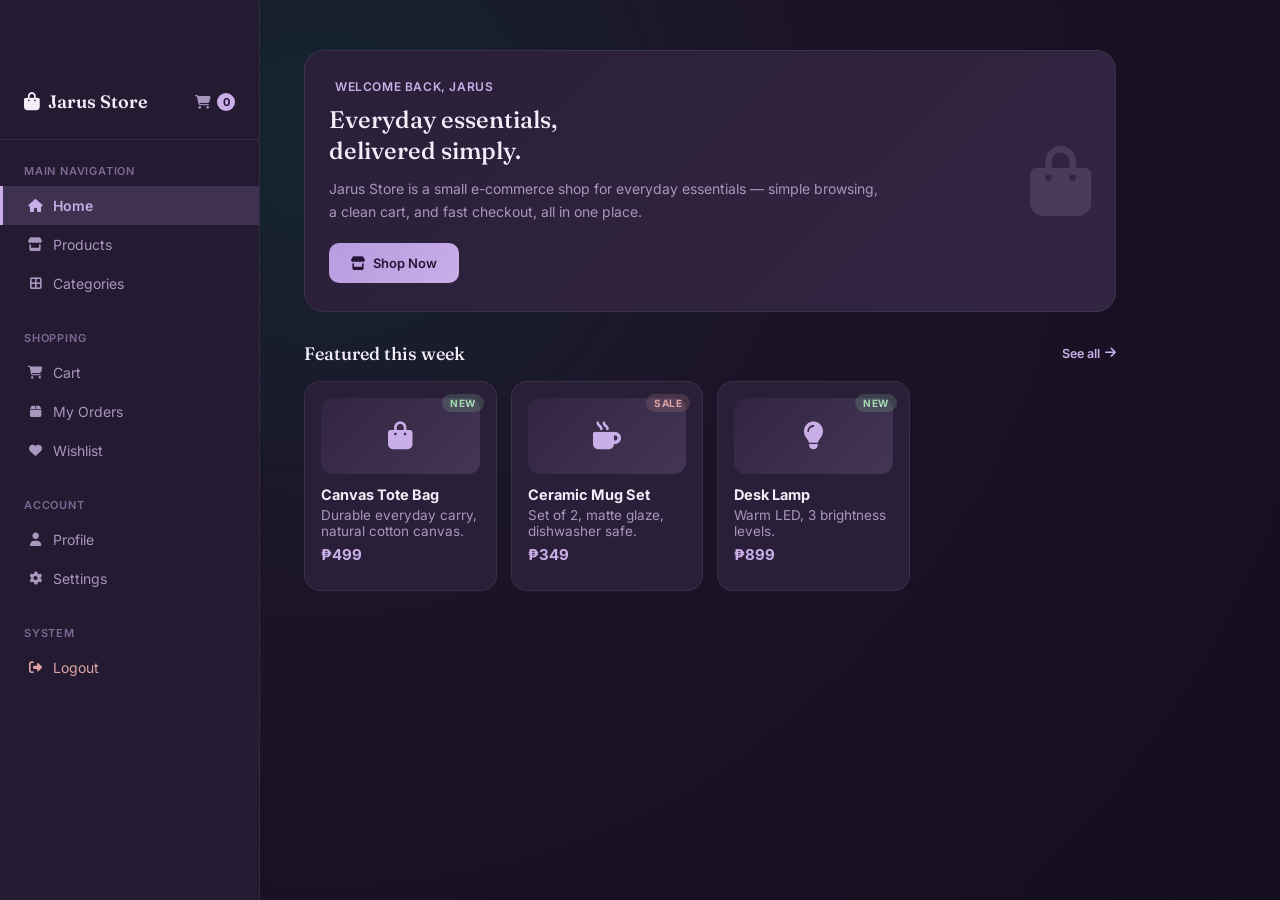
==== side-menu.html @ 00cd5a9a "Add files via upload" ====
<!DOCTYPE html>
<html lang="en">
<head>
<meta charset="UTF-8">
<meta name="viewport" content="width=device-width, initial-scale=1.0">
<title>Jarus Store</title>
<link rel="preconnect" href="https://fonts.googleapis.com">
<link href="https://fonts.googleapis.com/css2?family=Fraunces:opsz,wght@9..144,500;9..144,600&family=Inter:wght@400;500;600;700&display=swap" rel="stylesheet">
<link rel="stylesheet" href="https://cdnjs.cloudflare.com/ajax/libs/font-awesome/6.5.1/css/all.min.css">
<link rel="stylesheet" href="side-menu.css">
</head>
<body>

  <!-- Mobile top bar -->
  <header class="topbar">
    <button class="menu-toggle" id="menuToggle" aria-label="Open menu">
      <span></span><span></span><span></span>
    </button>
    <div class="topbar-brand"><i class="fa-solid fa-bag-shopping"></i> Jarus Store</div>
    <button class="topbar-cart" id="topbarCartBtn" aria-label="Open cart">
      <i class="fa-solid fa-cart-shopping"></i>
      <span class="cart-badge" id="cartBadgeMobile">0</span>
    </button>
  </header>

  <div class="overlay" id="overlay"></div>

  <!-- Side menu bar container -->
  <aside class="sidebar" id="sidebar">

    <div class="store-name">
      <span class="brand"><i class="fa-solid fa-bag-shopping"></i> Jarus Store</span>
      <span class="cart-badge-wrap">
        <i class="fa-solid fa-cart-shopping"></i>
        <span class="cart-badge" id="cartBadge">0</span>
      </span>
    </div>

    <nav class="menu">

      <div class="menu-group">
        <p class="group-title">Main Navigation</p>
        <a href="#" class="menu-item active" data-page="home"><i class="fa-solid fa-house"></i> Home</a>
        <a href="#" class="menu-item" data-page="products"><i class="fa-solid fa-store"></i> Products</a>
        <a href="#" class="menu-item" data-page="categories"><i class="fa-solid fa-border-all"></i> Categories</a>
      </div>

      <div class="menu-group">
        <p class="group-title">Shopping</p>
        <a href="#" class="menu-item" data-page="cart"><i class="fa-solid fa-cart-shopping"></i> Cart</a>
        <a href="#" class="menu-item" data-page="orders"><i class="fa-solid fa-box"></i> My Orders</a>
        <a href="#" class="menu-item" data-page="wishlist"><i class="fa-solid fa-heart"></i> Wishlist</a>
      </div>

      <div class="menu-group">
        <p class="group-title">Account</p>
        <a href="#" class="menu-item" data-page="profile"><i class="fa-solid fa-user"></i> Profile</a>
        <a href="#" class="menu-item" data-page="settings"><i class="fa-solid fa-gear"></i> Settings</a>
      </div>

      <div class="menu-group">
        <p class="group-title">System</p>
        <a href="#" class="menu-item logout-link" id="logoutBtn" data-page="logout"><i class="fa-solid fa-right-from-bracket"></i> Logout</a>
      </div>

    </nav>
  </aside>

  <!-- Main content area -->
  <main class="main-content">

    <!-- HOME -->
    <section class="page active" id="page-home">
      <div class="hero">
        <div class="hero-text">
          <p class="eyebrow"><i class="fa-solid fa-sparkles"></i> Welcome back, Jarus</p>
          <h1>Everyday essentials,<br>delivered simply.</h1>
          <p class="lead">Jarus Store is a small e-commerce shop for everyday essentials — simple browsing, a clean cart, and fast checkout, all in one place.</p>
          <button class="btn btn-primary hero-cta" data-goto="products"><i class="fa-solid fa-store"></i> Shop Now</button>
        </div>
        <div class="hero-icon"><i class="fa-solid fa-bag-shopping"></i></div>
      </div>

      <div class="section-head">
        <h2 class="section-heading">Featured this week</h2>
        <a href="#" class="see-all" data-goto="products">See all <i class="fa-solid fa-arrow-right"></i></a>
      </div>
      <div class="card-grid">
        <div class="card feature-card">
          <span class="badge badge-new">New</span>
          <div class="product-thumb thumb-tote"><i class="fa-solid fa-bag-shopping"></i></div>
          <h3>Canvas Tote Bag</h3>
          <p class="muted">Durable everyday carry, natural cotton canvas.</p>
          <p class="price">₱499</p>
        </div>
        <div class="card feature-card">
          <span class="badge badge-sale">Sale</span>
          <div class="product-thumb thumb-mug"><i class="fa-solid fa-mug-hot"></i></div>
          <h3>Ceramic Mug Set</h3>
          <p class="muted">Set of 2, matte glaze, dishwasher safe.</p>
          <p class="price">₱349</p>
        </div>
        <div class="card feature-card">
          <span class="badge badge-new">New</span>
          <div class="product-thumb thumb-lamp"><i class="fa-solid fa-lightbulb"></i></div>
          <h3>Desk Lamp</h3>
          <p class="muted">Warm LED, 3 brightness levels.</p>
          <p class="price">₱899</p>
        </div>
      </div>
    </section>

    <!-- PRODUCTS -->
    <section class="page" id="page-products">
      <div class="page-header">
        <div>
          <h1>Products</h1>
          <p class="lead">Browse our current catalog and add items to your cart.</p>
        </div>
      </div>

      <div class="search-bar">
        <i class="fa-solid fa-magnifying-glass"></i>
        <input type="text" id="productSearch" placeholder="Search products...">
      </div>

      <div class="card-grid product-grid" id="productGrid">
        <div class="card product-card" data-search="canvas tote bag">
          <span class="badge badge-new">New</span>
          <div class="product-thumb thumb-tote"><i class="fa-solid fa-bag-shopping"></i></div>
          <h3>Canvas Tote Bag</h3>
          <div class="rating"><i class="fa-solid fa-star"></i><i class="fa-solid fa-star"></i><i class="fa-solid fa-star"></i><i class="fa-solid fa-star"></i><i class="fa-regular fa-star"></i> <span class="muted">(128)</span></div>
          <p class="price">₱499</p>
          <div class="qty-stepper" data-id="tote">
            <button class="qty-btn qty-minus" type="button">−</button>
            <span class="qty-value">1</span>
            <button class="qty-btn qty-plus" type="button">+</button>
          </div>
          <button class="btn btn-primary add-cart-btn" data-id="tote" data-name="Canvas Tote Bag" data-price="499" data-icon="fa-bag-shopping"><i class="fa-solid fa-cart-plus"></i> Add to Cart</button>
        </div>

        <div class="card product-card" data-search="ceramic mug set">
          <span class="badge badge-sale">Sale</span>
          <div class="product-thumb thumb-mug"><i class="fa-solid fa-mug-hot"></i></div>
          <h3>Ceramic Mug Set</h3>
          <div class="rating"><i class="fa-solid fa-star"></i><i class="fa-solid fa-star"></i><i class="fa-solid fa-star"></i><i class="fa-solid fa-star"></i><i class="fa-solid fa-star"></i> <span class="muted">(94)</span></div>
          <p class="price">₱349</p>
          <div class="qty-stepper" data-id="mug">
            <button class="qty-btn qty-minus" type="button">−</button>
            <span class="qty-value">1</span>
            <button class="qty-btn qty-plus" type="button">+</button>
          </div>
          <button class="btn btn-primary add-cart-btn" data-id="mug" data-name="Ceramic Mug Set" data-price="349" data-icon="fa-mug-hot"><i class="fa-solid fa-cart-plus"></i> Add to Cart</button>
        </div>

        <div class="card product-card" data-search="desk lamp">
          <div class="product-thumb thumb-lamp"><i class="fa-solid fa-lightbulb"></i></div>
          <h3>Desk Lamp</h3>
          <div class="rating"><i class="fa-solid fa-star"></i><i class="fa-solid fa-star"></i><i class="fa-solid fa-star"></i><i class="fa-solid fa-star"></i><i class="fa-regular fa-star"></i> <span class="muted">(61)</span></div>
          <p class="price">₱899</p>
          <div class="qty-stepper" data-id="lamp">
            <button class="qty-btn qty-minus" type="button">−</button>
            <span class="qty-value">1</span>
            <button class="qty-btn qty-plus" type="button">+</button>
          </div>
          <button class="btn btn-primary add-cart-btn" data-id="lamp" data-name="Desk Lamp" data-price="899" data-icon="fa-lightbulb"><i class="fa-solid fa-cart-plus"></i> Add to Cart</button>
        </div>

        <div class="card product-card" data-search="wireless mouse">
          <div class="product-thumb thumb-mouse"><i class="fa-solid fa-computer-mouse"></i></div>
          <h3>Wireless Mouse</h3>
          <div class="rating"><i class="fa-solid fa-star"></i><i class="fa-solid fa-star"></i><i class="fa-solid fa-star"></i><i class="fa-solid fa-star"></i><i class="fa-solid fa-star"></i> <span class="muted">(210)</span></div>
          <p class="price">₱650</p>
          <div class="qty-stepper" data-id="mouse">
            <button class="qty-btn qty-minus" type="button">−</button>
            <span class="qty-value">1</span>
            <button class="qty-btn qty-plus" type="button">+</button>
          </div>
          <button class="btn btn-primary add-cart-btn" data-id="mouse" data-name="Wireless Mouse" data-price="650" data-icon="fa-computer-mouse"><i class="fa-solid fa-cart-plus"></i> Add to Cart</button>
        </div>
      </div>
      <p class="empty-state search-empty" id="searchEmpty" style="display:none;">No products match your search.</p>
    </section>

    <!-- CATEGORIES -->
    <section class="page" id="page-categories">
      <h1>Categories</h1>
      <p class="lead">Shop by category to find what you need faster.</p>

      <div class="card-grid category-grid">
        <div class="card category-card">
          <div class="category-icon icon-home"><i class="fa-solid fa-couch"></i></div>
          <h3>Home &amp; Living</h3>
          <p class="muted">Mugs, lamps, and small decor pieces for your space.</p>
        </div>
        <div class="card category-card">
          <div class="category-icon icon-bags"><i class="fa-solid fa-briefcase"></i></div>
          <h3>Bags &amp; Accessories</h3>
          <p class="muted">Totes, pouches, and everyday carry essentials.</p>
        </div>
        <div class="card category-card">
          <div class="category-icon icon-tech"><i class="fa-solid fa-microchip"></i></div>
          <h3>Tech &amp; Gadgets</h3>
          <p class="muted">Simple, useful gadgets for work and study.</p>
        </div>
      </div>
    </section>

    <!-- CART -->
    <section class="page" id="page-cart">
      <h1>Cart</h1>
      <p class="lead">Review your items, adjust quantity, or remove them before checkout.</p>

      <div class="cart-layout">
        <div class="cart-items" id="cartList">
          <p class="empty-state"><i class="fa-solid fa-cart-shopping"></i><br>Your cart is empty. Add items from the Products page.</p>
        </div>

        <div class="order-summary">
          <h3><i class="fa-solid fa-receipt"></i> Order Summary</h3>
          <div class="summary-row">
            <span class="muted">Subtotal</span>
            <span id="cartSubtotal">₱0</span>
          </div>
          <div class="summary-row">
            <span class="muted">Shipping</span>
            <span id="cartShipping">₱0</span>
          </div>
          <div class="summary-row summary-total">
            <span>Total</span>
            <span id="cartTotal">₱0</span>
          </div>
          <button class="btn btn-primary checkout-btn" id="checkoutBtn"><i class="fa-solid fa-lock"></i> Checkout</button>
        </div>
      </div>
    </section>

    <!-- MY ORDERS -->
    <section class="page" id="page-orders">
      <h1>My Orders</h1>
      <p class="lead">A history of your recent purchases. New orders from checkout appear here as Pending.</p>

      <div class="list-panel" id="ordersList"></div>
    </section>

    <!-- WISHLIST -->
    <section class="page" id="page-wishlist">
      <h1>Wishlist</h1>
      <p class="lead">Saved items you might want to buy later.</p>

      <div class="list-panel">
        <div class="row-item">
          <div class="row-main">
            <span class="row-thumb"><i class="fa-solid fa-book"></i></span>
            <div>
              <strong>Leather Journal</strong>
              <p class="muted">A5 dotted pages, saddle-brown cover.</p>
            </div>
          </div>
          <button class="btn btn-small move-cart-btn" data-id="journal" data-name="Leather Journal" data-price="399" data-icon="fa-book"><i class="fa-solid fa-cart-plus"></i> Move to Cart</button>
        </div>
        <div class="row-item">
          <div class="row-main">
            <span class="row-thumb"><i class="fa-solid fa-bottle-water"></i></span>
            <div>
              <strong>Insulated Bottle</strong>
              <p class="muted">Keeps drinks cold for up to 24 hours.</p>
            </div>
          </div>
          <button class="btn btn-small move-cart-btn" data-id="bottle" data-name="Insulated Bottle" data-price="550" data-icon="fa-bottle-water"><i class="fa-solid fa-cart-plus"></i> Move to Cart</button>
        </div>
        <div class="row-item">
          <div class="row-main">
            <span class="row-thumb"><i class="fa-solid fa-box-archive"></i></span>
            <div>
              <strong>Desk Organizer</strong>
              <p class="muted">Bamboo tray with 4 compartments.</p>
            </div>
          </div>
          <button class="btn btn-small move-cart-btn" data-id="organizer" data-name="Desk Organizer" data-price="299" data-icon="fa-box-archive"><i class="fa-solid fa-cart-plus"></i> Move to Cart</button>
        </div>
      </div>
    </section>

    <!-- PROFILE -->
    <section class="page" id="page-profile">
      <h1>Profile</h1>
      <p class="lead">Sample user information for this account.</p>

      <div class="profile-card">
        <div class="avatar">MJ</div>
        <div>
          <h3>Maine Jarus Consul</h3>
          <p class="muted">2nd Year · BS Information Technology</p>
        </div>
      </div>

      <div class="list-panel info-panel">
        <div class="info-row"><span class="muted"><i class="fa-solid fa-user"></i> Name</span><span>Maine Jarus Consul</span></div>
        <div class="info-row"><span class="muted"><i class="fa-solid fa-envelope"></i> Email</span><span>jarus@gmail.com</span></div>
        <div class="info-row"><span class="muted"><i class="fa-solid fa-graduation-cap"></i> Course</span><span>BS Information Technology</span></div>
        <div class="info-row"><span class="muted"><i class="fa-solid fa-layer-group"></i> Year Level</span><span>2nd Year</span></div>
      </div>
    </section>

    <!-- SETTINGS -->
    <section class="page" id="page-settings">
      <h1>Settings</h1>
      <p class="lead">Manage your account preferences.</p>

      <div class="list-panel">
        <div class="row-item">
          <div class="row-main">
            <span class="row-thumb"><i class="fa-solid fa-user-gear"></i></span>
            <div>
              <strong>Account Settings</strong>
              <p class="muted">Update your name, email, and password.</p>
            </div>
          </div>
          <button class="btn btn-small">Manage</button>
        </div>
        <div class="row-item">
          <div class="row-main">
            <span class="row-thumb"><i class="fa-solid fa-shield-halved"></i></span>
            <div>
              <strong>Privacy Settings</strong>
              <p class="muted">Control who can see your profile and orders.</p>
            </div>
          </div>
          <label class="switch">
            <input type="checkbox" checked>
            <span class="slider"></span>
          </label>
        </div>
        <div class="row-item">
          <div class="row-main">
            <span class="row-thumb"><i class="fa-solid fa-bell"></i></span>
            <div>
              <strong>Notification Settings</strong>
              <p class="muted">Choose which updates you want to receive.</p>
            </div>
          </div>
          <label class="switch">
            <input type="checkbox" checked>
            <span class="slider"></span>
          </label>
        </div>
        <div class="row-item">
          <div class="row-main">
            <span class="row-thumb"><i class="fa-solid fa-circle-half-stroke"></i></span>
            <div>
              <strong>Theme</strong>
              <p class="muted">Switch between dark and light mode.</p>
            </div>
          </div>
          <button class="btn btn-small" id="themeToggleBtn">Toggle Theme</button>
        </div>
      </div>
    </section>

    <!-- LOGOUT -->
    <section class="page" id="page-logout">
      <div class="logout-panel">
        <div class="logout-icon"><i class="fa-solid fa-right-from-bracket"></i></div>
        <h1>Logout</h1>
        <p class="lead">This page represents the logout section of the app.</p>
        <p class="muted">Clicking below will end your current session. In this assignment build, it just shows a confirmation message — no account is actually connected yet.</p>
        <button class="btn btn-primary" id="logoutPageBtn"><i class="fa-solid fa-right-from-bracket"></i> Log Out</button>
      </div>
    </section>

  </main>

  <!-- Mobile bottom nav -->
  <nav class="bottom-nav" id="bottomNav">
    <a href="#" class="bottom-nav-item active" data-page="home"><i class="fa-solid fa-house"></i><span>Home</span></a>
    <a href="#" class="bottom-nav-item" data-page="products"><i class="fa-solid fa-store"></i><span>Shop</span></a>
    <a href="#" class="bottom-nav-item" data-page="cart"><i class="fa-solid fa-cart-shopping"></i><span>Cart</span></a>
    <a href="#" class="bottom-nav-item" data-page="wishlist"><i class="fa-solid fa-heart"></i><span>Wishlist</span></a>
    <a href="#" class="bottom-nav-item" data-page="profile"><i class="fa-solid fa-user"></i><span>Profile</span></a>
  </nav>

<script src="side-menu.js"></script>
</body>
</html>
---- side-menu.css ----
:root{
  --bg-1: #1c1327;
  --bg-2: #150e1e;
  --sidebar-bg: #241a32;
  --card-bg: #2a1f38;
  --card-soft: #322542;
  --teal: #c9aee8;
  --teal-soft: rgba(201,174,232,0.16);
  --coral: #e0a3a3;
  --coral-soft: rgba(224,163,163,0.16);
  --text: #f3edf9;
  --text-dim: #a996bd;
  --group-title: #7d6a94;
  --border-soft: rgba(255,255,255,0.07);
  --green: #a3d9b1;
  --amber: #e3c98f;
  --red: #e0a3a3;
}

body.light-theme{
  --bg-1: #f3eef9;
  --bg-2: #ffffff;
  --sidebar-bg: #ffffff;
  --card-bg: #faf7fd;
  --card-soft: #efe6f7;
  --teal: #8a5fc4;
  --teal-soft: rgba(138,95,196,0.12);
  --coral: #c46f6f;
  --coral-soft: rgba(196,111,111,0.12);
  --text: #241537;
  --text-dim: #7a6a8c;
  --group-title: #9a8caa;
  --border-soft: rgba(0,0,0,0.08);
}

*{ box-sizing: border-box; }

html, body{
  height: 100%;
  margin: 0;
}

body{
  font-family: 'Inter', sans-serif;
  background: radial-gradient(circle at 25% 15%, #152530 0%, var(--bg-1) 40%, var(--bg-2) 100%);
  color: var(--text);
  transition: background 0.3s ease, color 0.3s ease;
}

body.light-theme{
  background: radial-gradient(circle at 25% 15%, #e3f3f0 0%, var(--bg-1) 40%, var(--bg-2) 100%);
}

a{ text-decoration: none; }

/* ---------- Mobile top bar ---------- */
.topbar{
  display: flex;
  align-items: center;
  justify-content: space-between;
  position: fixed;
  top: 0; left: 0; right: 0;
  height: 64px;
  padding: 0 16px;
  background: var(--sidebar-bg);
  border-bottom: 1px solid var(--border-soft);
  z-index: 30;
}

.topbar-brand{
  font-family: 'Fraunces', serif;
  font-weight: 600;
  font-size: 16px;
  display: flex;
  align-items: center;
  gap: 8px;
  color: var(--text);
}

.topbar-cart{
  position: relative;
  background: var(--card-soft);
  border: 1px solid var(--border-soft);
  border-radius: 10px;
  width: 38px;
  height: 38px;
  color: var(--text);
  font-size: 15px;
  cursor: pointer;
  display: flex;
  align-items: center;
  justify-content: center;
}

.topbar-cart .cart-badge{
  position: absolute;
  top: -6px;
  right: -6px;
}

/* Menu toggle button (hamburger) */
.menu-toggle{
  width: 38px;
  height: 38px;
  background: var(--card-soft);
  border: 1px solid var(--border-soft);
  border-radius: 10px;
  display: flex;
  flex-direction: column;
  align-items: center;
  justify-content: center;
  gap: 5px;
  cursor: pointer;
  transition: background 0.2s ease;
}

.menu-toggle:hover{
  background: var(--teal-soft);
}

.menu-toggle span{
  width: 16px;
  height: 2px;
  background: var(--text);
  border-radius: 2px;
  transition: transform 0.25s ease, opacity 0.25s ease;
}

.menu-toggle.open span:nth-child(1){ transform: translateY(7px) rotate(45deg); }
.menu-toggle.open span:nth-child(2){ opacity: 0; }
.menu-toggle.open span:nth-child(3){ transform: translateY(-7px) rotate(-45deg); }

/* ---------- Sidebar ---------- */
.sidebar{
  position: fixed;
  top: 0;
  left: 0;
  height: 100%;
  width: 260px;
  background: var(--sidebar-bg);
  box-shadow: 8px 0 30px rgba(10,5,18,0.4);
  transform: translateX(-100%);
  transition: transform 0.3s ease, background 0.3s ease;
  z-index: 25;
  padding: 90px 0 30px;
  overflow-y: auto;
}

.sidebar.open{
  transform: translateX(0);
}

.store-name{
  font-family: 'Fraunces', serif;
  font-size: 18px;
  font-weight: 600;
  color: var(--text);
  padding: 0 24px 26px;
  margin-bottom: 10px;
  border-bottom: 1px solid var(--border-soft);
  display: flex;
  align-items: center;
  justify-content: space-between;
}

.brand{
  display: flex;
  align-items: center;
  gap: 8px;
}

.cart-badge-wrap{
  font-family: 'Inter', sans-serif;
  font-size: 14px;
  color: var(--text-dim);
  display: flex;
  align-items: center;
  gap: 6px;
}

.cart-badge{
  background: var(--teal);
  color: #241537;
  font-weight: 700;
  font-size: 11px;
  min-width: 18px;
  height: 18px;
  border-radius: 999px;
  display: inline-flex;
  align-items: center;
  justify-content: center;
  padding: 0 5px;
  transition: transform 0.15s ease;
}

.cart-badge.bump{ transform: scale(1.3); }

.menu{ display: flex; flex-direction: column; }
.menu-group{ padding: 14px 0; }

.group-title{
  font-size: 11px;
  font-weight: 600;
  letter-spacing: 0.8px;
  text-transform: uppercase;
  color: var(--group-title);
  padding: 0 24px;
  margin: 0 0 8px;
}

.menu-item{
  display: flex;
  align-items: center;
  gap: 10px;
  padding: 11px 24px;
  font-size: 14px;
  color: var(--text-dim);
  border-left: 3px solid transparent;
  transition: background 0.2s ease, color 0.2s ease, border-color 0.2s ease;
}

.menu-item i{ width: 16px; text-align: center; font-size: 13px; }

.menu-item:hover{ background: var(--teal-soft); color: var(--text); }

.menu-item.active{
  background: var(--teal-soft);
  color: var(--teal);
  font-weight: 600;
  border-left: 3px solid var(--teal);
}

.logout-link{ color: var(--red); }
.logout-link:hover{ background: rgba(224,163,163,0.12); color: var(--red); }

.overlay{
  position: fixed;
  inset: 0;
  background: rgba(10,5,18,0.5);
  opacity: 0;
  pointer-events: none;
  transition: opacity 0.3s ease;
  z-index: 20;
}

.overlay.show{ opacity: 1; pointer-events: auto; }

/* ---------- Main content ---------- */
.main-content{
  padding: 84px 16px 90px;
  max-width: 900px;
  margin: 0 auto;
}

.page{ display: none; animation: fadeIn 0.25s ease; }
.page.active{ display: block; }

@keyframes fadeIn{
  from{ opacity: 0; transform: translateY(6px); }
  to{ opacity: 1; transform: translateY(0); }
}

.main-content h1{
  font-family: 'Fraunces', serif;
  font-weight: 500;
  font-size: 24px;
  margin: 0 0 10px;
}

.section-heading{
  font-family: 'Fraunces', serif;
  font-weight: 500;
  font-size: 18px;
  margin: 0;
}

.section-head{
  display: flex;
  align-items: center;
  justify-content: space-between;
  margin: 30px 0 14px;
}

.see-all{
  font-size: 12.5px;
  font-weight: 600;
  color: var(--teal);
  display: flex;
  align-items: center;
  gap: 5px;
}

.lead{
  font-size: 14px;
  line-height: 1.6;
  color: var(--text-dim);
  margin: 0 0 6px;
  max-width: 560px;
}

.muted{ color: var(--text-dim); font-size: 13.5px; margin: 4px 0 0; }
.muted i{ width: 14px; text-align: center; margin-right: 2px; }

/* ---------- Hero (Home) ---------- */
.hero{
  background: linear-gradient(135deg, var(--card-bg), var(--card-soft));
  border: 1px solid var(--border-soft);
  border-radius: 20px;
  padding: 28px 24px;
  display: flex;
  align-items: center;
  justify-content: space-between;
  gap: 20px;
  overflow: hidden;
  position: relative;
}

.eyebrow{
  font-size: 12px;
  font-weight: 600;
  color: var(--teal);
  text-transform: uppercase;
  letter-spacing: 0.6px;
  display: flex;
  align-items: center;
  gap: 6px;
  margin: 0 0 10px;
}

.hero-text h1{
  font-size: 24px;
  line-height: 1.3;
  margin: 0 0 12px;
}

.hero-cta{ margin-top: 14px; }

.hero-icon{
  font-size: 70px;
  color: var(--teal-soft);
  flex-shrink: 0;
  display: none;
}

/* ---------- Card grid & product cards ---------- */
.card-grid{
  display: grid;
  grid-template-columns: repeat(auto-fill, minmax(160px, 1fr));
  gap: 14px;
  margin-top: 16px;
}

.card{
  background: var(--card-bg);
  border: 1px solid var(--border-soft);
  border-radius: 16px;
  padding: 16px;
  position: relative;
  transition: transform 0.2s ease, box-shadow 0.2s ease, background 0.3s ease;
}

.card:hover{
  transform: translateY(-3px);
  box-shadow: 0 12px 24px rgba(10,5,18,0.3);
}

.card h3{ font-size: 14.5px; margin: 0 0 4px; }

.badge{
  position: absolute;
  top: 12px;
  right: 12px;
  font-size: 10px;
  font-weight: 700;
  text-transform: uppercase;
  letter-spacing: 0.4px;
  padding: 3px 8px;
  border-radius: 999px;
  z-index: 2;
}

.badge-new{ background: rgba(143,214,168,0.18); color: var(--green); }
.badge-sale{ background: var(--coral-soft); color: var(--coral); }

.price{ font-weight: 700; color: var(--teal); margin: 6px 0 10px; font-size: 15px; }

/* Product thumbnails */
.product-thumb{
  width: 100%;
  height: 88px;
  border-radius: 12px;
  background: linear-gradient(135deg, var(--card-soft), var(--teal-soft));
  display: flex;
  align-items: center;
  justify-content: center;
  font-size: 32px;
  color: var(--teal);
  margin-bottom: 12px;
}

.feature-card .product-thumb{ height: 76px; font-size: 28px; }

.rating{
  font-size: 11px;
  color: var(--amber);
  letter-spacing: 1px;
  margin: 2px 0 4px;
}

.rating i{ font-size: 10px; }
.rating .muted{ font-size: 11px; letter-spacing: normal; color: var(--text-dim); }

/* Quantity stepper */
.qty-stepper{
  display: flex;
  align-items: center;
  gap: 10px;
  margin: 10px 0 12px;
}

.qty-btn{
  width: 26px;
  height: 26px;
  border-radius: 8px;
  border: 1px solid var(--border-soft);
  background: var(--card-soft);
  color: var(--text);
  font-size: 15px;
  font-weight: 700;
  line-height: 1;
  cursor: pointer;
  display: flex;
  align-items: center;
  justify-content: center;
  transition: background 0.2s ease;
}

.qty-btn:hover{ background: var(--teal-soft); color: var(--teal); }

.qty-value{ min-width: 18px; text-align: center; font-weight: 600; font-size: 13px; }

.product-card{ display: flex; flex-direction: column; align-items: flex-start; text-align: left; }
.product-card .btn-primary{ width: 100%; }

/* Category cards */
.category-card{ text-align: center; }

.category-icon{
  width: 56px;
  height: 56px;
  border-radius: 16px;
  display: flex;
  align-items: center;
  justify-content: center;
  font-size: 22px;
  margin: 0 auto 12px;
}

.icon-home{ background: rgba(163,217,177,0.15); color: var(--green); }
.icon-bags{ background: var(--teal-soft); color: var(--teal); }
.icon-tech{ background: rgba(227,201,143,0.18); color: var(--amber); }

/* ---------- Buttons ---------- */
.btn{
  background: var(--card-soft);
  color: var(--text);
  border: 1px solid var(--border-soft);
  border-radius: 10px;
  padding: 10px 16px;
  font-family: 'Inter', sans-serif;
  font-size: 13px;
  font-weight: 600;
  cursor: pointer;
  transition: background 0.2s ease, transform 0.15s ease;
  display: inline-flex;
  align-items: center;
  gap: 7px;
  justify-content: center;
}

.btn:hover{ background: var(--teal-soft); color: var(--teal); }
.btn:active{ transform: scale(0.97); }

.btn-primary{
  background: linear-gradient(135deg, #b79ce0, var(--teal));
  color: #241537;
  border: none;
  padding: 12px 22px;
}

.btn-primary:hover{ filter: brightness(1.05); color: #241537; }

.btn-small{ padding: 8px 14px; font-size: 12px; }

/* ---------- Search bar ---------- */
.search-bar{
  display: flex;
  align-items: center;
  gap: 10px;
  background: var(--card-bg);
  border: 1px solid var(--border-soft);
  border-radius: 12px;
  padding: 10px 14px;
  margin-top: 14px;
  color: var(--text-dim);
}

.search-bar input{
  flex: 1;
  background: transparent;
  border: none;
  outline: none;
  color: var(--text);
  font-family: 'Inter', sans-serif;
  font-size: 13.5px;
}

.search-bar input::placeholder{ color: var(--text-dim); }

.search-empty{ margin-top: 16px; }

/* ---------- List panels ---------- */
.list-panel{
  margin-top: 16px;
  display: flex;
  flex-direction: column;
  gap: 10px;
}

.row-item{
  background: var(--card-bg);
  border: 1px solid var(--border-soft);
  border-radius: 14px;
  padding: 14px 16px;
  display: flex;
  align-items: center;
  justify-content: space-between;
  gap: 14px;
  flex-wrap: wrap;
}

.row-item strong{ font-size: 14px; }

.row-main{ display: flex; align-items: center; gap: 12px; }

.row-thumb{
  width: 40px;
  height: 40px;
  flex-shrink: 0;
  border-radius: 10px;
  background: var(--card-soft);
  display: flex;
  align-items: center;
  justify-content: center;
  font-size: 16px;
  color: var(--teal);
}

.status-icon-delivered{ color: var(--green); background: rgba(143,214,168,0.15); }
.status-icon-shipped{ color: var(--amber); background: rgba(232,207,138,0.15); }
.status-icon-pending{ color: var(--red); background: rgba(224,163,163,0.15); }

.empty-state{
  color: var(--text-dim);
  font-size: 13.5px;
  padding: 30px 20px;
  text-align: center;
  border: 1px dashed var(--border-soft);
  border-radius: 14px;
}

.empty-state i{ font-size: 22px; margin-bottom: 8px; display: inline-block; }

.status{
  font-size: 11px;
  font-weight: 700;
  text-transform: uppercase;
  letter-spacing: 0.4px;
  padding: 4px 10px;
  border-radius: 999px;
}

.status-delivered{ background: rgba(143,214,168,0.15); color: var(--green); }
.status-shipped{ background: rgba(232,207,138,0.15); color: var(--amber); }
.status-pending{ background: rgba(224,163,163,0.15); color: var(--red); }

.amount{ font-weight: 600; color: var(--teal); min-width: 70px; text-align: right; }

/* ---------- Cart layout ---------- */
.cart-layout{
  display: grid;
  grid-template-columns: 1fr;
  gap: 18px;
  margin-top: 16px;
  align-items: start;
}

.cart-items{ display: flex; flex-direction: column; gap: 10px; }

.cart-row{
  background: var(--card-bg);
  border: 1px solid var(--border-soft);
  border-radius: 14px;
  padding: 14px;
  display: flex;
  flex-wrap: wrap;
  align-items: center;
  gap: 12px;
}

.cart-row-thumb{
  width: 44px;
  height: 44px;
  flex-shrink: 0;
  border-radius: 10px;
  background: var(--card-soft);
  display: flex;
  align-items: center;
  justify-content: center;
  font-size: 18px;
  color: var(--teal);
}

.cart-row-info{ flex: 1; min-width: 110px; }
.cart-row-info strong{ font-size: 13.5px; display: block; }
.cart-row-info .unit-price{ font-size: 12px; color: var(--text-dim); margin: 2px 0 0; }

.cart-row-qty{ display: flex; align-items: center; gap: 8px; }

.cart-row-subtotal{
  min-width: 60px;
  text-align: right;
  font-weight: 600;
  color: var(--teal);
  font-size: 13.5px;
}

.remove-btn{
  width: 30px;
  height: 30px;
  border-radius: 8px;
  border: 1px solid var(--border-soft);
  background: transparent;
  color: var(--red);
  font-size: 13px;
  cursor: pointer;
  display: flex;
  align-items: center;
  justify-content: center;
  transition: background 0.2s ease, transform 0.15s ease;
}

.remove-btn:hover{ background: rgba(224,163,163,0.14); }
.remove-btn:active{ transform: scale(0.92); }

.order-summary{
  background: var(--card-bg);
  border: 1px solid var(--border-soft);
  border-radius: 16px;
  padding: 20px;
  align-self: start;
}

.order-summary h3{
  font-family: 'Fraunces', serif;
  font-weight: 500;
  font-size: 15px;
  margin: 0 0 14px;
  display: flex;
  align-items: center;
  gap: 8px;
}

.summary-row{ display: flex; justify-content: space-between; font-size: 13px; padding: 7px 0; }

.summary-total{
  border-top: 1px solid var(--border-soft);
  margin-top: 6px;
  padding-top: 12px;
  font-weight: 700;
  font-size: 15px;
}

.summary-total span:last-child{ color: var(--teal); }

.checkout-btn{ width: 100%; margin-top: 14px; }

/* ---------- Profile ---------- */
.profile-card{
  display: flex;
  align-items: center;
  gap: 16px;
  background: var(--card-bg);
  border: 1px solid var(--border-soft);
  border-radius: 16px;
  padding: 18px 20px;
  margin-top: 16px;
}

.avatar{
  width: 56px;
  height: 56px;
  border-radius: 50%;
  background: linear-gradient(135deg, #b79ce0, var(--teal));
  color: #241537;
  font-family: 'Fraunces', serif;
  font-weight: 600;
  font-size: 18px;
  display: flex;
  align-items: center;
  justify-content: center;
  flex-shrink: 0;
}

.profile-card h3{ margin: 0 0 2px; font-size: 15px; }

.info-panel{
  background: var(--card-bg);
  border: 1px solid var(--border-soft);
  border-radius: 14px;
  padding: 6px 18px;
}

.info-row{
  display: flex;
  justify-content: space-between;
  padding: 12px 0;
  border-bottom: 1px solid var(--border-soft);
  font-size: 13.5px;
}

.info-row:last-child{ border-bottom: none; }

/* ---------- Toggle switch (settings) ---------- */
.switch{
  position: relative;
  display: inline-block;
  width: 42px;
  height: 24px;
  flex-shrink: 0;
}

.switch input{ opacity: 0; width: 0; height: 0; }

.slider{
  position: absolute;
  cursor: pointer;
  inset: 0;
  background: var(--card-soft);
  border: 1px solid var(--border-soft);
  border-radius: 999px;
  transition: background 0.2s ease;
}

.slider::before{
  content: "";
  position: absolute;
  height: 16px;
  width: 16px;
  left: 3px;
  top: 3px;
  background: var(--text-dim);
  border-radius: 50%;
  transition: transform 0.2s ease, background 0.2s ease;
}

.switch input:checked + .slider{ background: var(--teal-soft); border-color: var(--teal); }
.switch input:checked + .slider::before{ transform: translateX(18px); background: var(--teal); }

/* ---------- Logout page ---------- */
.logout-panel{
  text-align: center;
  max-width: 340px;
  margin: 30px auto 0;
  background: var(--card-bg);
  border: 1px solid var(--border-soft);
  border-radius: 18px;
  padding: 34px 24px;
}

.logout-icon{
  width: 60px;
  height: 60px;
  border-radius: 50%;
  background: rgba(224,163,163,0.15);
  color: var(--red);
  font-size: 22px;
  display: flex;
  align-items: center;
  justify-content: center;
  margin: 0 auto 16px;
}

.logout-panel .lead,
.logout-panel .muted{ margin-left: auto; margin-right: auto; }
.logout-panel .btn{ margin-top: 18px; }

/* ---------- Mobile bottom nav ---------- */
.bottom-nav{
  position: fixed;
  bottom: 0; left: 0; right: 0;
  background: var(--sidebar-bg);
  border-top: 1px solid var(--border-soft);
  display: flex;
  justify-content: space-around;
  padding: 8px 4px calc(env(safe-area-inset-bottom, 0px) + 8px);
  z-index: 22;
}

.bottom-nav-item{
  display: flex;
  flex-direction: column;
  align-items: center;
  gap: 3px;
  color: var(--text-dim);
  font-size: 10px;
  font-weight: 600;
  padding: 4px 8px;
  border-radius: 10px;
  transition: color 0.2s ease, background 0.2s ease;
}

.bottom-nav-item i{ font-size: 16px; }
.bottom-nav-item:hover{ color: var(--text); }
.bottom-nav-item.active{ color: var(--teal); background: var(--teal-soft); }

/* ---------- Responsive: tablet / desktop ---------- */
@media (min-width: 640px){
  .hero-icon{ display: block; }
  .card-grid{ grid-template-columns: repeat(auto-fill, minmax(190px, 1fr)); }
}

@media (min-width: 700px){
  .cart-layout{ grid-template-columns: 1fr 280px; }
}

@media (min-width: 900px){
  .topbar{ display: none; }
  .bottom-nav{ display: none; }

  .sidebar{
    transform: translateX(0);
    box-shadow: none;
    border-right: 1px solid var(--border-soft);
  }

  .overlay{ display: none; }

  .main-content{
    margin-left: 260px;
    padding: 50px 44px 50px;
  }
}
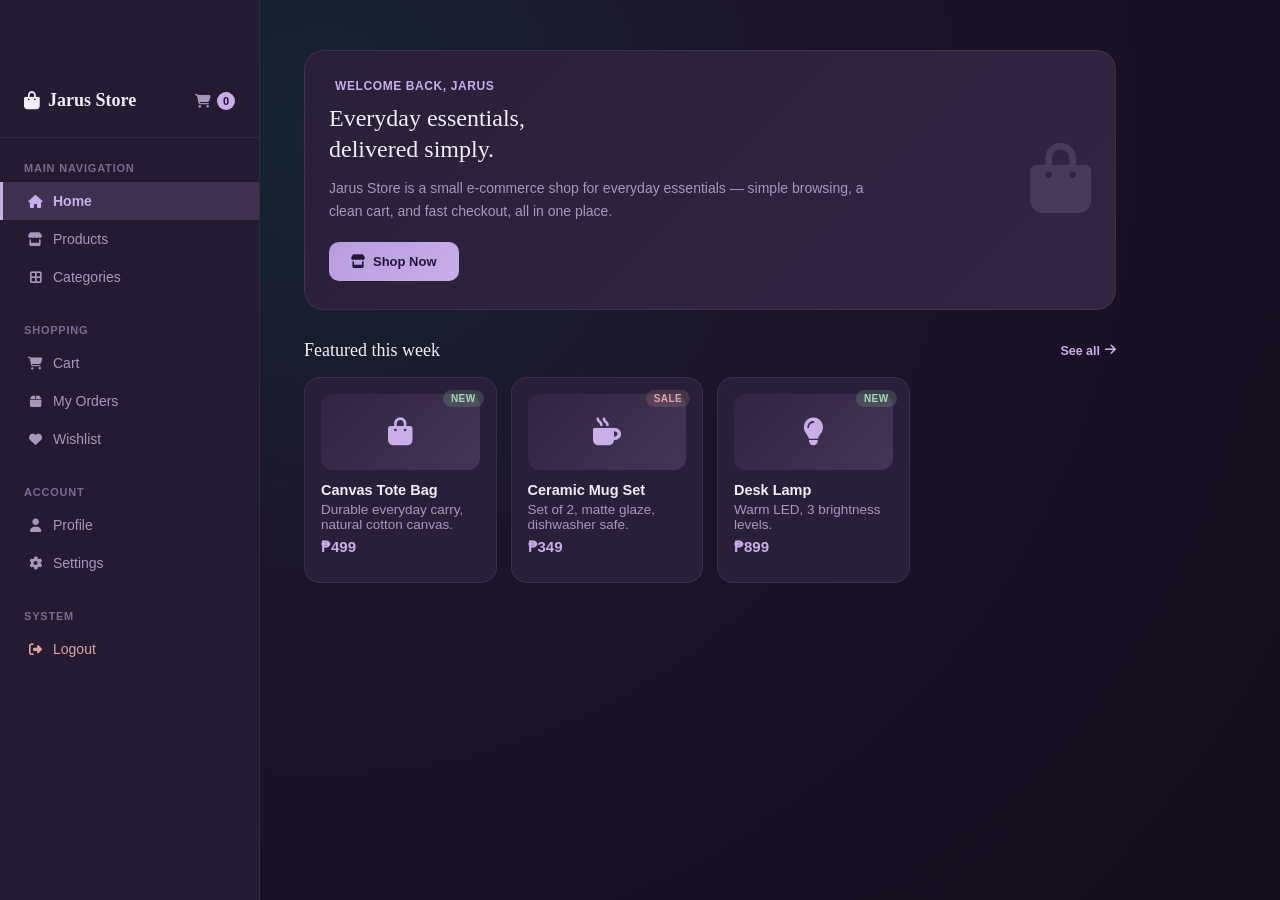
==== commit c5818593: "Remove Google Fonts import - use system fonts (Segoe UI/Georgia) instead" ====
--- a/side-menu.html
+++ b/side-menu.html
@@ -4,13 +4,10 @@
 <meta charset="UTF-8">
 <meta name="viewport" content="width=device-width, initial-scale=1.0">
 <title>Jarus Store</title>
-<link rel="preconnect" href="https://fonts.googleapis.com">
-<link href="https://fonts.googleapis.com/css2?family=Fraunces:opsz,wght@9..144,500;9..144,600&family=Inter:wght@400;500;600;700&display=swap" rel="stylesheet">
 <link rel="stylesheet" href="https://cdnjs.cloudflare.com/ajax/libs/font-awesome/6.5.1/css/all.min.css">
 <link rel="stylesheet" href="side-menu.css">
 </head>
 <body>
-
   <!-- Mobile top bar -->
   <header class="topbar">
     <button class="menu-toggle" id="menuToggle" aria-label="Open menu">
@@ -129,7 +126,7 @@
           <span class="badge badge-new">New</span>
           <div class="product-thumb thumb-tote"><i class="fa-solid fa-bag-shopping"></i></div>
           <h3>Canvas Tote Bag</h3>
-          <div class="rating"><i class="fa-solid fa-star"></i><i class="fa-solid fa-star"></i><i class="fa-solid fa-star"></i><i class="fa-solid fa-star"></i><i class="fa-regular fa-star"></i> <span class="muted">(128)</span></div>
+          <div class="rating"><i class="fa-solid fa-star"></i><i class="fa-solid fa-star"></i><i class="fa-solid fa-star"></i><i class="fa-solid fa-star"></i><i class="fa-regular fa-star"></i> <span class="muted">(42)</span></div>
           <p class="price">₱499</p>
           <div class="qty-stepper" data-id="tote">
             <button class="qty-btn qty-minus" type="button">−</button>
@@ -143,7 +140,7 @@
           <span class="badge badge-sale">Sale</span>
           <div class="product-thumb thumb-mug"><i class="fa-solid fa-mug-hot"></i></div>
           <h3>Ceramic Mug Set</h3>
-          <div class="rating"><i class="fa-solid fa-star"></i><i class="fa-solid fa-star"></i><i class="fa-solid fa-star"></i><i class="fa-solid fa-star"></i><i class="fa-solid fa-star"></i> <span class="muted">(94)</span></div>
+          <div class="rating"><i class="fa-solid fa-star"></i><i class="fa-solid fa-star"></i><i class="fa-solid fa-star"></i><i class="fa-solid fa-star"></i><i class="fa-solid fa-star"></i> <span class="muted">(87)</span></div>
           <p class="price">₱349</p>
           <div class="qty-stepper" data-id="mug">
             <button class="qty-btn qty-minus" type="button">−</button>
@@ -156,7 +153,7 @@
         <div class="card product-card" data-search="desk lamp">
           <div class="product-thumb thumb-lamp"><i class="fa-solid fa-lightbulb"></i></div>
           <h3>Desk Lamp</h3>
-          <div class="rating"><i class="fa-solid fa-star"></i><i class="fa-solid fa-star"></i><i class="fa-solid fa-star"></i><i class="fa-solid fa-star"></i><i class="fa-regular fa-star"></i> <span class="muted">(61)</span></div>
+          <div class="rating"><i class="fa-solid fa-star"></i><i class="fa-solid fa-star"></i><i class="fa-solid fa-star"></i><i class="fa-solid fa-star"></i><i class="fa-regular fa-star"></i> <span class="muted">(56)</span></div>
           <p class="price">₱899</p>
           <div class="qty-stepper" data-id="lamp">
             <button class="qty-btn qty-minus" type="button">−</button>
@@ -169,7 +166,7 @@
         <div class="card product-card" data-search="wireless mouse">
           <div class="product-thumb thumb-mouse"><i class="fa-solid fa-computer-mouse"></i></div>
           <h3>Wireless Mouse</h3>
-          <div class="rating"><i class="fa-solid fa-star"></i><i class="fa-solid fa-star"></i><i class="fa-solid fa-star"></i><i class="fa-solid fa-star"></i><i class="fa-solid fa-star"></i> <span class="muted">(210)</span></div>
+          <div class="rating"><i class="fa-solid fa-star"></i><i class="fa-solid fa-star"></i><i class="fa-solid fa-star"></i><i class="fa-solid fa-star"></i><i class="fa-solid fa-star"></i> <span class="muted">(120)</span></div>
           <p class="price">₱650</p>
           <div class="qty-stepper" data-id="mouse">
             <button class="qty-btn qty-minus" type="button">−</button>
--- a/side-menu.css
+++ b/side-menu.css
@@ -41,7 +41,7 @@
 }
 
 body{
-  font-family: 'Inter', sans-serif;
+  font-family: 'Segoe UI', Tahoma, Geneva, Verdana, sans-serif;
   background: radial-gradient(circle at 25% 15%, #152530 0%, var(--bg-1) 40%, var(--bg-2) 100%);
   color: var(--text);
   transition: background 0.3s ease, color 0.3s ease;
@@ -68,7 +68,7 @@
 }
 
 .topbar-brand{
-  font-family: 'Fraunces', serif;
+  font-family: Georgia, 'Times New Roman', serif;
   font-weight: 600;
   font-size: 16px;
   display: flex;
@@ -151,7 +151,7 @@
 }
 
 .store-name{
-  font-family: 'Fraunces', serif;
+  font-family: Georgia, 'Times New Roman', serif;
   font-size: 18px;
   font-weight: 600;
   color: var(--text);
@@ -170,7 +170,7 @@
 }
 
 .cart-badge-wrap{
-  font-family: 'Inter', sans-serif;
+  font-family: 'Segoe UI', Tahoma, Geneva, Verdana, sans-serif;
   font-size: 14px;
   color: var(--text-dim);
   display: flex;
@@ -261,14 +261,14 @@
 }
 
 .main-content h1{
-  font-family: 'Fraunces', serif;
+  font-family: Georgia, 'Times New Roman', serif;
   font-weight: 500;
   font-size: 24px;
   margin: 0 0 10px;
 }
 
 .section-heading{
-  font-family: 'Fraunces', serif;
+  font-family: Georgia, 'Times New Roman', serif;
   font-weight: 500;
   font-size: 18px;
   margin: 0;
@@ -467,7 +467,7 @@
   border: 1px solid var(--border-soft);
   border-radius: 10px;
   padding: 10px 16px;
-  font-family: 'Inter', sans-serif;
+  font-family: 'Segoe UI', Tahoma, Geneva, Verdana, sans-serif;
   font-size: 13px;
   font-weight: 600;
   cursor: pointer;
@@ -511,7 +511,7 @@
   border: none;
   outline: none;
   color: var(--text);
-  font-family: 'Inter', sans-serif;
+  font-family: 'Segoe UI', Tahoma, Geneva, Verdana, sans-serif;
   font-size: 13.5px;
 }
 
@@ -662,7 +662,7 @@
 }
 
 .order-summary h3{
-  font-family: 'Fraunces', serif;
+  font-family: Georgia, 'Times New Roman', serif;
   font-weight: 500;
   font-size: 15px;
   margin: 0 0 14px;
@@ -703,7 +703,7 @@
   border-radius: 50%;
   background: linear-gradient(135deg, #b79ce0, var(--teal));
   color: #241537;
-  font-family: 'Fraunces', serif;
+  font-family: Georgia, 'Times New Roman', serif;
   font-weight: 600;
   font-size: 18px;
   display: flex;
